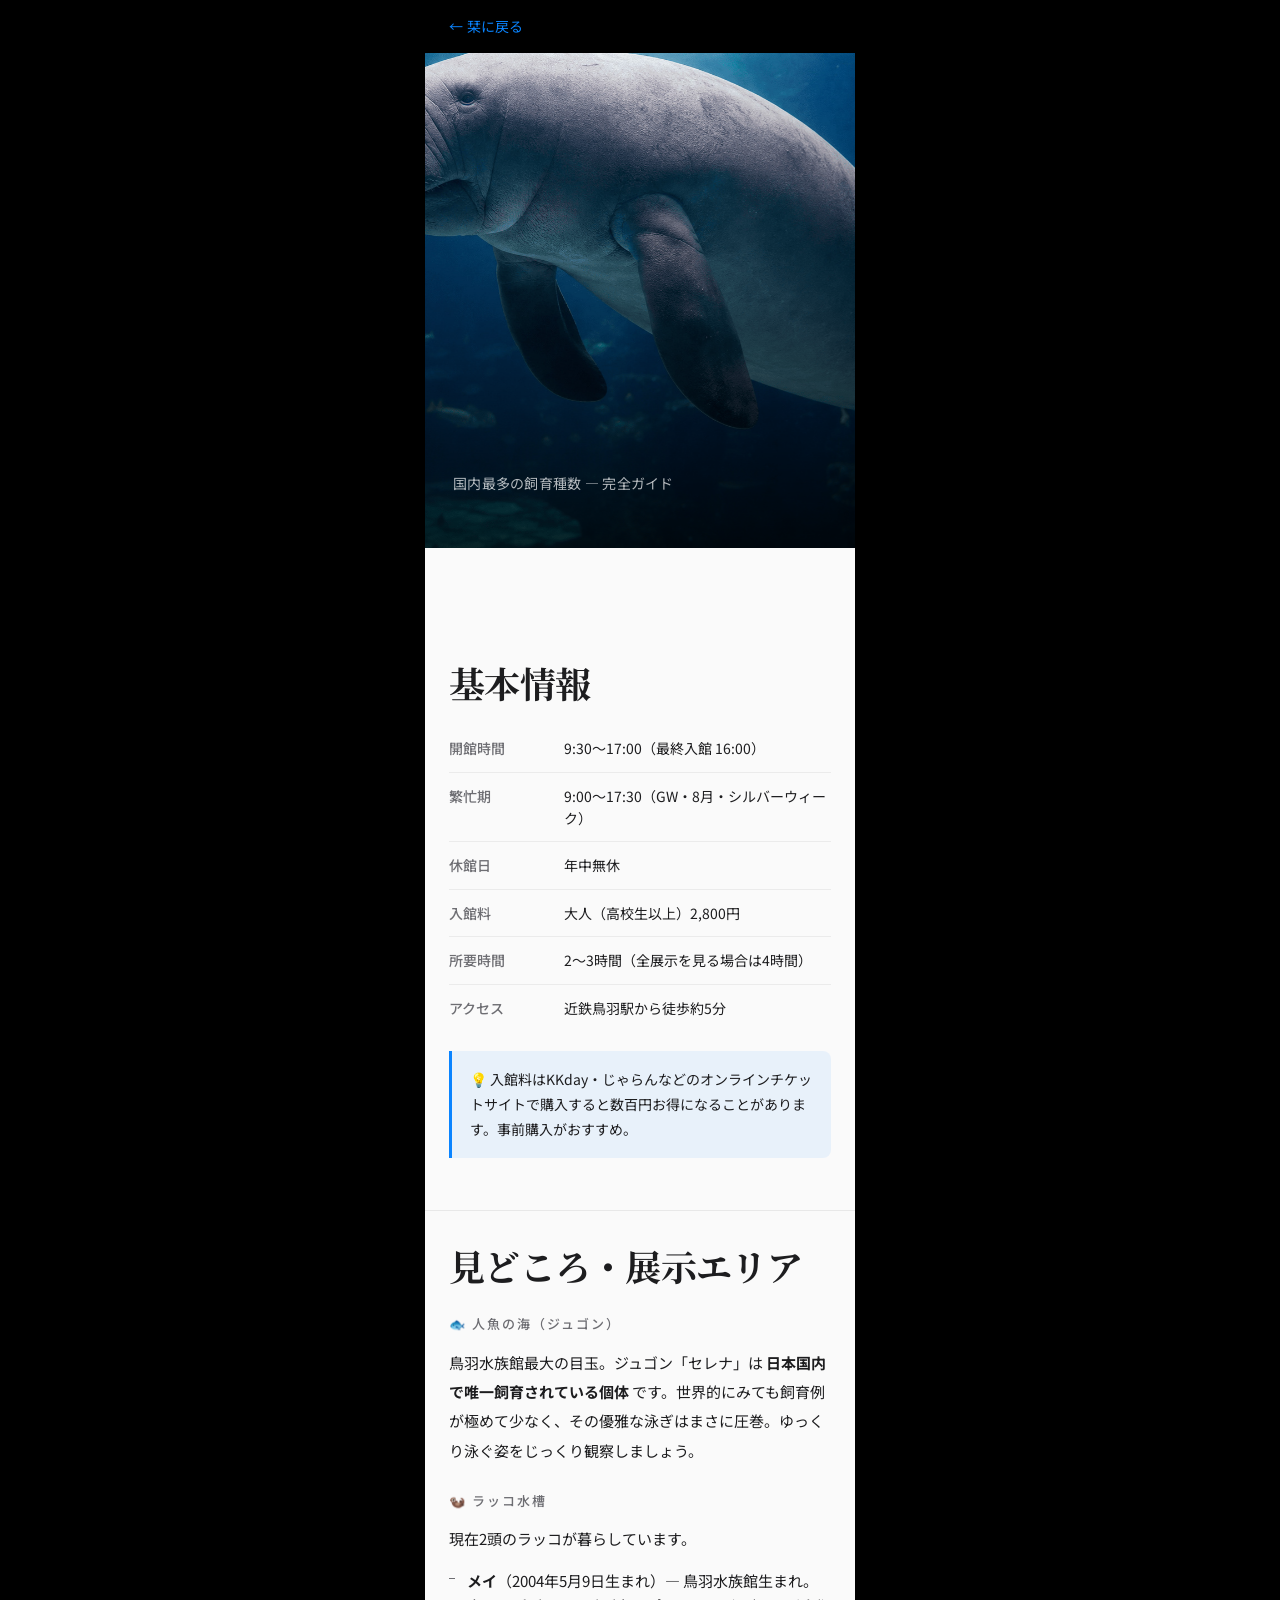
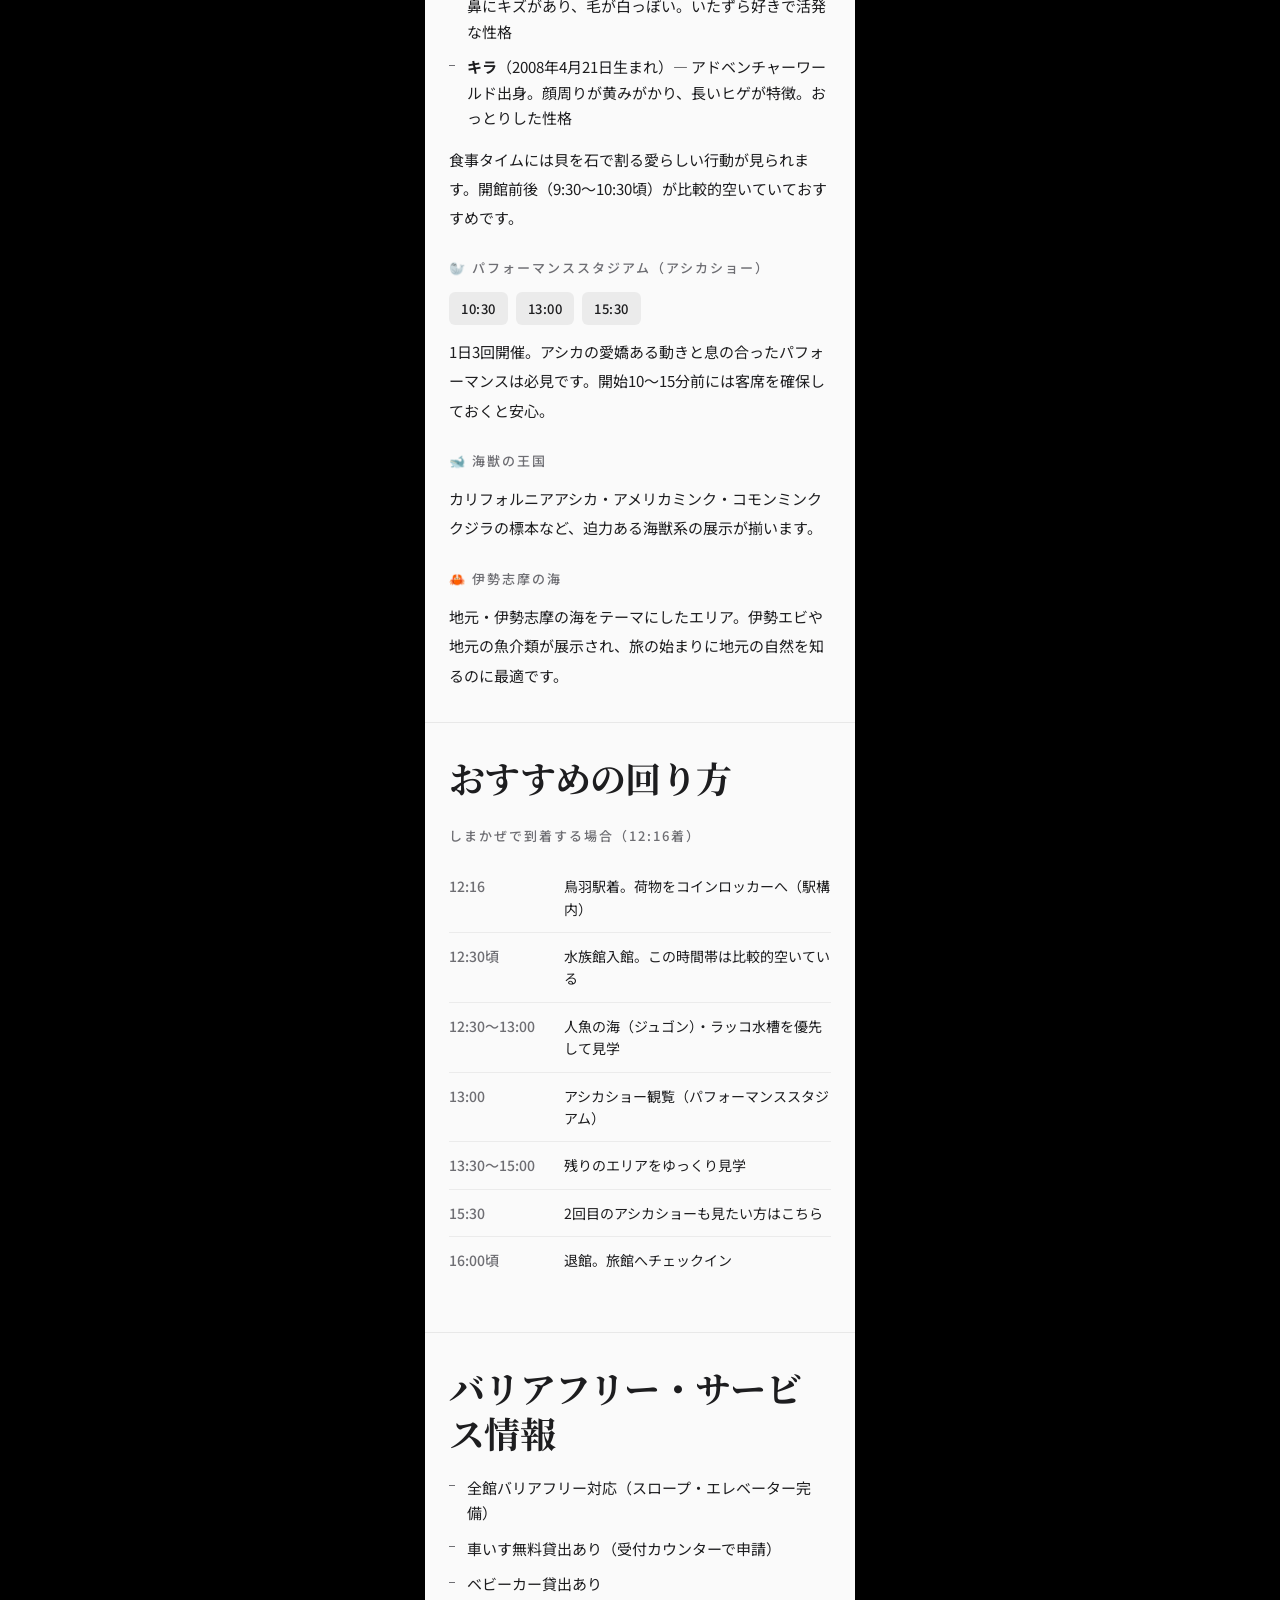
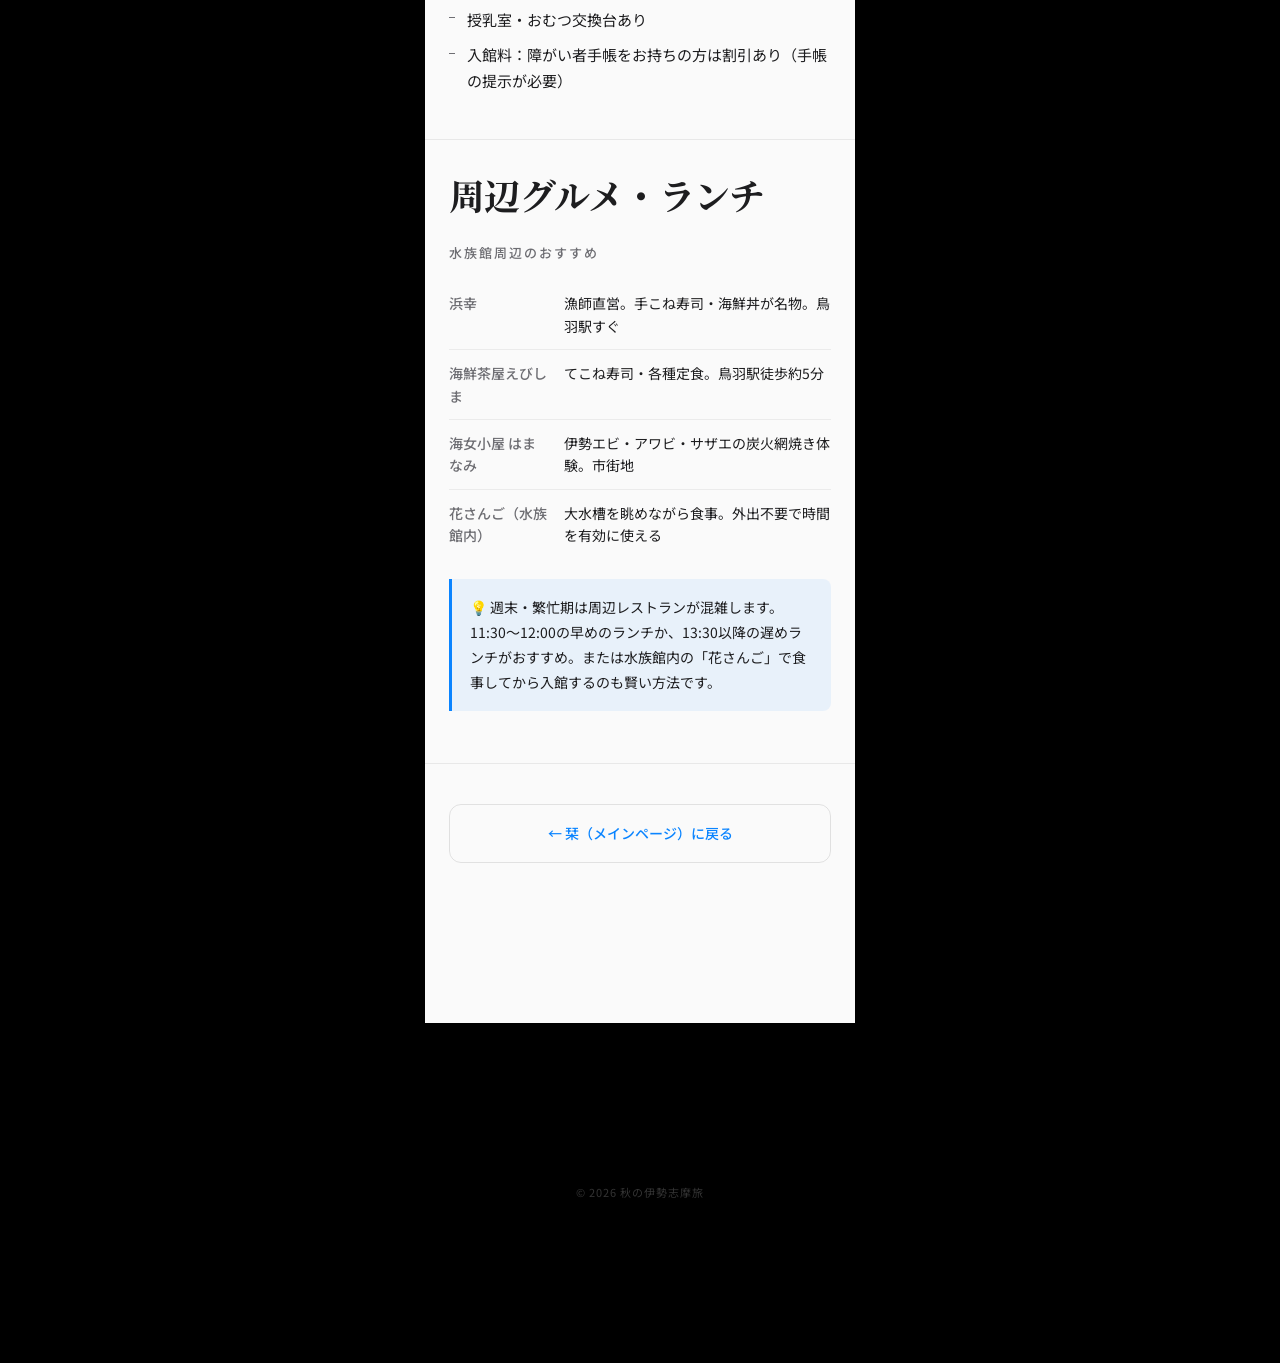
==== ise-tabi/aquarium.html @ 5fba8e8d "詳細ガイドページ5本を追加・デザイン修正 - しまかぜ / 鳥羽水族館 / 伊勢神宮内宮 / おかげ横丁 / エスパーニャクルーズ の詳細ページを新規作成 - index.html から各詳細ページへ" ====
<!DOCTYPE html>
<html lang="ja">
<head>
  <meta charset="UTF-8">
  <meta name="viewport" content="width=device-width, initial-scale=1.0">
  <title>鳥羽水族館 完全ガイド | 秋の伊勢志摩旅</title>
  <link rel="preconnect" href="https://fonts.googleapis.com">
  <link href="https://fonts.googleapis.com/css2?family=Noto+Serif+JP:wght@700&family=Noto+Sans+JP:wght@400;500&display=swap" rel="stylesheet">
  <link rel="stylesheet" href="css/style.css">
</head>
<body>

  <div id="progress" aria-hidden="true"></div>

  <nav class="back-nav">
    <a href="index.html" class="back-link">← 栞に戻る</a>
  </nav>

  <div class="img-block img-block-short" data-fallback="#061428">
    <div class="parallax-wrap">
      <img class="parallax-img" src="assets/images/aquarium.jpg"
           alt="鳥羽水族館" loading="eager" decoding="async">
    </div>
    <div class="overlay overlay-bottom">
      <div class="overlay-text">
        <h1 class="overlay-title reveal-text">鳥羽水族館</h1>
        <p class="overlay-sub">国内最多の飼育種数 — 完全ガイド</p>
      </div>
    </div>
  </div>

  <main class="subpage-content s-light">

    <!-- 基本情報 -->
    <div class="article-section fade-in">
      <h2 class="article-h2">基本情報</h2>
      <table class="data-table">
        <tbody>
          <tr><td>開館時間</td><td>9:30〜17:00（最終入館 16:00）</td></tr>
          <tr><td>繁忙期</td><td>9:00〜17:30（GW・8月・シルバーウィーク）</td></tr>
          <tr><td>休館日</td><td>年中無休</td></tr>
          <tr><td>入館料</td><td>大人（高校生以上）2,800円</td></tr>
          <tr><td>所要時間</td><td>2〜3時間（全展示を見る場合は4時間）</td></tr>
          <tr><td>アクセス</td><td>近鉄鳥羽駅から徒歩約5分</td></tr>
        </tbody>
      </table>
      <div class="highlight-box">
        <p>💡 入館料はKKday・じゃらんなどのオンラインチケットサイトで購入すると数百円お得になることがあります。事前購入がおすすめ。</p>
      </div>
    </div>

    <!-- 見どころ -->
    <div class="article-section fade-in">
      <h2 class="article-h2">見どころ・展示エリア</h2>

      <h3 class="article-h3">🐟 人魚の海（ジュゴン）</h3>
      <p class="article-p">鳥羽水族館最大の目玉。ジュゴン「セレナ」は <strong>日本国内で唯一飼育されている個体</strong> です。世界的にみても飼育例が極めて少なく、その優雅な泳ぎはまさに圧巻。ゆっくり泳ぐ姿をじっくり観察しましょう。</p>

      <h3 class="article-h3">🦦 ラッコ水槽</h3>
      <p class="article-p">現在2頭のラッコが暮らしています。</p>
      <ul class="article-list">
        <li><strong>メイ</strong>（2004年5月9日生まれ）— 鳥羽水族館生まれ。鼻にキズがあり、毛が白っぽい。いたずら好きで活発な性格</li>
        <li><strong>キラ</strong>（2008年4月21日生まれ）— アドベンチャーワールド出身。顔周りが黄みがかり、長いヒゲが特徴。おっとりした性格</li>
      </ul>
      <p class="article-p">食事タイムには貝を石で割る愛らしい行動が見られます。開館前後（9:30〜10:30頃）が比較的空いていておすすめです。</p>

      <h3 class="article-h3">🦭 パフォーマンススタジアム（アシカショー）</h3>
      <div class="time-tags">
        <span class="time-tag">10:30</span>
        <span class="time-tag">13:00</span>
        <span class="time-tag">15:30</span>
      </div>
      <p class="article-p" style="margin-top:12px">1日3回開催。アシカの愛嬌ある動きと息の合ったパフォーマンスは必見です。開始10〜15分前には客席を確保しておくと安心。</p>

      <h3 class="article-h3">🐋 海獣の王国</h3>
      <p class="article-p">カリフォルニアアシカ・アメリカミンク・コモンミンククジラの標本など、迫力ある海獣系の展示が揃います。</p>

      <h3 class="article-h3">🦀 伊勢志摩の海</h3>
      <p class="article-p">地元・伊勢志摩の海をテーマにしたエリア。伊勢エビや地元の魚介類が展示され、旅の始まりに地元の自然を知るのに最適です。</p>
    </div>

    <!-- おすすめの回り方 -->
    <div class="article-section fade-in">
      <h2 class="article-h2">おすすめの回り方</h2>

      <h3 class="article-h3">しまかぜで到着する場合（12:16着）</h3>
      <table class="data-table">
        <tbody>
          <tr><td>12:16</td><td>鳥羽駅着。荷物をコインロッカーへ（駅構内）</td></tr>
          <tr><td>12:30頃</td><td>水族館入館。この時間帯は比較的空いている</td></tr>
          <tr><td>12:30〜13:00</td><td>人魚の海（ジュゴン）・ラッコ水槽を優先して見学</td></tr>
          <tr><td>13:00</td><td>アシカショー観覧（パフォーマンススタジアム）</td></tr>
          <tr><td>13:30〜15:00</td><td>残りのエリアをゆっくり見学</td></tr>
          <tr><td>15:30</td><td>2回目のアシカショーも見たい方はこちら</td></tr>
          <tr><td>16:00頃</td><td>退館。旅館へチェックイン</td></tr>
        </tbody>
      </table>
    </div>

    <!-- バリアフリー情報 -->
    <div class="article-section fade-in">
      <h2 class="article-h2">バリアフリー・サービス情報</h2>
      <ul class="article-list">
        <li>全館バリアフリー対応（スロープ・エレベーター完備）</li>
        <li>車いす無料貸出あり（受付カウンターで申請）</li>
        <li>ベビーカー貸出あり</li>
        <li>授乳室・おむつ交換台あり</li>
        <li>入館料：障がい者手帳をお持ちの方は割引あり（手帳の提示が必要）</li>
      </ul>
    </div>

    <!-- 周辺グルメ -->
    <div class="article-section fade-in">
      <h2 class="article-h2">周辺グルメ・ランチ</h2>

      <h3 class="article-h3">水族館周辺のおすすめ</h3>
      <table class="data-table">
        <tbody>
          <tr><td>浜幸</td><td>漁師直営。手こね寿司・海鮮丼が名物。鳥羽駅すぐ</td></tr>
          <tr><td>海鮮茶屋えびしま</td><td>てこね寿司・各種定食。鳥羽駅徒歩約5分</td></tr>
          <tr><td>海女小屋 はまなみ</td><td>伊勢エビ・アワビ・サザエの炭火網焼き体験。市街地</td></tr>
          <tr><td>花さんご（水族館内）</td><td>大水槽を眺めながら食事。外出不要で時間を有効に使える</td></tr>
        </tbody>
      </table>
      <div class="highlight-box">
        <p>💡 週末・繁忙期は周辺レストランが混雑します。11:30〜12:00の早めのランチか、13:30以降の遅めランチがおすすめ。または水族館内の「花さんご」で食事してから入館するのも賢い方法です。</p>
      </div>
    </div>

    <a href="index.html" class="page-nav-link">← 栞（メインページ）に戻る</a>

  </main>

  <footer class="s-footer s-dark">
    <div class="inner" style="text-align:center">
      <p class="footer-copy" style="margin:0">© 2026 秋の伊勢志摩旅</p>
    </div>
  </footer>

  <script src="js/scroll.js"></script>
</body>
</html>
---- ise-tabi/css/style.css ----
/* =============================================
   Google Fonts
   ============================================= */
@import url('https://fonts.googleapis.com/css2?family=Noto+Serif+JP:wght@700&family=Noto+Sans+JP:wght@400;500&display=swap');

/* =============================================
   Variables
   ============================================= */
:root {
  --black:       #000000;
  --white:       #FAFAFA;
  --text-dark:   #F5F5F7;
  --text-light:  #1D1D1F;
  --text-muted:  #6e6e73;
  --accent:      #0A84FF;
  --font-serif:  'Noto Serif JP', serif;
  --font-sans:   'Noto Sans JP', sans-serif;
  --gap:         min(20vh, 160px);
  --gap-sm:      min(10vh, 80px);
}

/* =============================================
   Reset & Base
   ============================================= */
*, *::before, *::after { box-sizing: border-box; margin: 0; padding: 0; }

html { scroll-behavior: smooth; }

body {
  font-family: var(--font-sans);
  font-size: 17px;
  line-height: 1.8;
  background: var(--black);
  color: var(--text-dark);
  max-width: 430px;
  margin: 0 auto;
  overflow-x: hidden;
}

img { display: block; max-width: 100%; }
ul  { list-style: none; }
button { cursor: pointer; border: none; background: none; font: inherit; color: inherit; }

/* Inner wrapper */
.inner {
  padding-left: 24px;
  padding-right: 24px;
}

/* =============================================
   Progress bar
   ============================================= */
#progress {
  position: fixed;
  top: 0; left: 0;
  height: 2px;
  width: 0%;
  background: var(--accent);
  z-index: 200;
  transition: width .1s linear;
  pointer-events: none;
}

/* =============================================
   Color sections
   ============================================= */
.s-dark  { background: var(--black); color: var(--text-dark); }
.s-light { background: var(--white); color: var(--text-light); }

/* =============================================
   Full-screen image block
   ============================================= */
.img-block {
  position: relative;
  width: 100%;
  height: 100svh;
  overflow: hidden;
  /* skeleton color from data-fallback via JS */
  background-color: #111;
}

.parallax-wrap {
  position: absolute;
  /* extend 20% top+bottom for parallax range */
  top: -20%;
  bottom: -20%;
  left: 0;
  right: 0;
}

.parallax-img {
  width: 100%;
  height: 100%;
  object-fit: cover;
  object-position: center;
  opacity: 0;
  transition: opacity .7s ease;
  will-change: transform;
}

.parallax-img.loaded { opacity: 1; }

/* =============================================
   Overlay
   ============================================= */
.overlay {
  position: absolute;
  inset: 0;
  display: flex;
  flex-direction: column;
  justify-content: flex-end;
  pointer-events: none;
}

.overlay-bottom::before {
  content: '';
  position: absolute;
  inset: 0;
  background: linear-gradient(to top,
    rgba(0,0,0,.80) 0%,
    rgba(0,0,0,.30) 50%,
    transparent    100%);
}

.overlay-both::before {
  content: '';
  position: absolute;
  inset: 0;
  background:
    linear-gradient(to bottom, rgba(0,0,0,.55) 0%, transparent 35%),
    linear-gradient(to top,    rgba(0,0,0,.70) 0%, transparent 50%);
}

.overlay-text {
  position: relative;
  z-index: 1;
  padding: 0 28px 52px;
  color: var(--text-dark);
}

/* =============================================
   Hero
   ============================================= */
.s-hero { position: relative; }

.hero-body {
  position: absolute;
  top: 50%;
  left: 0; right: 0;
  transform: translateY(-50%);
  text-align: center;
  padding: 0 28px;
  z-index: 1;
  pointer-events: auto;
}

/* CSS Scroll-driven: hero text fades on scroll (Chrome 115+) */
@supports (animation-timeline: scroll()) {
  .hero-body {
    animation: hero-fade linear both;
    animation-timeline: scroll(root block);
    animation-range: 0vh 45vh;
  }
  @keyframes hero-fade {
    to { opacity: 0; transform: translateY(calc(-50% - 50px)); }
  }
}

.hero-en {
  font-family: var(--font-sans);
  font-size: 11px;
  font-weight: 500;
  letter-spacing: 4px;
  text-transform: uppercase;
  color: rgba(255,255,255,.6);
  margin-bottom: 14px;
}

.hero-h1 {
  font-family: var(--font-serif);
  font-size: clamp(38px, 9vw, 72px);
  font-weight: 700;
  letter-spacing: -0.03em;
  line-height: 1.1;
  color: var(--text-dark);
  margin-bottom: 18px;
  overflow: hidden;
}

/* line-wrap for text reveal */
.line-wrap  { display: block; overflow: hidden; }
.line-inner { display: block; }

.hero-catch {
  font-family: var(--font-serif);
  font-size: 17px;
  letter-spacing: .03em;
  color: rgba(255,255,255,.85);
  margin-bottom: 20px;
}

.hero-meta {
  font-size: 13px;
  letter-spacing: 1px;
  color: rgba(255,255,255,.5);
}

/* Fade-in on load */
.fade-hero {
  opacity: 0;
  transform: translateY(12px);
  animation: hero-appear .9s cubic-bezier(.16,1,.3,1) forwards;
}
@keyframes hero-appear {
  to { opacity: 1; transform: translateY(0); }
}

/* Scroll hint */
.scroll-hint {
  position: absolute;
  bottom: 36px;
  left: 50%;
  transform: translateX(-50%);
  z-index: 2;
  display: flex;
  flex-direction: column;
  align-items: center;
  gap: 6px;
  pointer-events: auto;
}
.scroll-arrow {
  display: block;
  font-size: 18px;
  color: rgba(255,255,255,.5);
  animation: bounce-scroll 2s ease-in-out infinite;
}
.scroll-label {
  font-size: 10px;
  letter-spacing: 3px;
  text-transform: uppercase;
  color: rgba(255,255,255,.35);
}
@keyframes bounce-scroll {
  0%,100% { transform: translateY(0); }
  50%     { transform: translateY(7px); }
}

/* =============================================
   Summary
   ============================================= */
.s-summary {
  padding: var(--gap) 0;
}

.line-draw {
  height: 1px;
  background: currentColor;
  opacity: .12;
  width: 0;
  margin: 0 24px var(--gap-sm);
  transition: width 1.4s cubic-bezier(.16,1,.3,1);
}
.line-draw.drawn { width: calc(100% - 48px); }

.stats {
  display: flex;
  gap: 0;
  text-align: center;
}

.stat {
  flex: 1;
  display: flex;
  flex-direction: column;
  align-items: center;
  padding: 0 8px;
  border-right: 1px solid rgba(0,0,0,.08);
}
.stat:last-child { border-right: none; }

.stat-num {
  font-family: var(--font-serif);
  font-size: clamp(40px, 10vw, 72px);
  font-weight: 700;
  letter-spacing: -0.04em;
  line-height: 1;
  color: var(--text-light);
}

.stat-unit {
  font-size: 12px;
  font-weight: 500;
  color: var(--text-light);
  margin-top: 6px;
}

.stat-desc {
  font-size: 11px;
  color: var(--text-muted);
  margin-top: 4px;
  line-height: 1.5;
}

/* =============================================
   移動ガイドカード
   ============================================= */
.move-card {
  padding: 0;
  border-top: 1px solid rgba(255,255,255,.07);
}
.move-card-light {
  border-top-color: rgba(0,0,0,.07);
}
.move-card .inner { padding-top: 24px; padding-bottom: 24px; }

.move-header {
  display: flex;
  align-items: baseline;
  gap: 10px;
  margin-bottom: 16px;
  flex-wrap: wrap;
}

.move-label {
  font-size: 10px;
  letter-spacing: 3px;
  text-transform: uppercase;
  color: var(--accent);
  font-weight: 500;
  flex-shrink: 0;
}
.move-label-light { color: var(--accent); }

.move-route-text {
  font-family: var(--font-serif);
  font-size: 16px;
  font-weight: 700;
  color: var(--text-dark);
  flex: 1;
  letter-spacing: -.01em;
}
.move-route-light { color: var(--text-light); }

.move-dur {
  font-size: 12px;
  color: rgba(255,255,255,.65);
  flex-shrink: 0;
}
.move-dur-light { color: var(--text-muted); }

.move-grid {
  display: flex;
  flex-direction: column;
  gap: 8px;
  margin-bottom: 16px;
  padding: 16px;
  border-radius: 10px;
  background: rgba(255,255,255,.05);
}
.move-grid-light {
  background: rgba(0,0,0,.04);
}

.mg-item {
  display: flex;
  gap: 12px;
  align-items: baseline;
}
.mg-k {
  font-size: 11px;
  letter-spacing: 1px;
  color: rgba(255,255,255,.6);
  flex-shrink: 0;
  width: 28px;
}
.move-grid-light .mg-k { color: var(--text-muted); }

.mg-v {
  font-size: 14px;
  color: #F5F5F7;
  line-height: 1.5;
}
.move-grid-light .mg-v { color: var(--text-light); }

.move-tip {
  font-size: 13px;
  color: rgba(255,255,255,.72);
  line-height: 1.7;
  margin-top: 4px;
}
.move-card-light .move-tip { color: var(--text-muted); }

/* =============================================
   情報グリッド
   ============================================= */
.info-grid {
  display: grid;
  grid-template-columns: 1fr 1fr;
  gap: 1px;
  background: rgba(0,0,0,.07);
  border-radius: 12px;
  overflow: hidden;
  margin-bottom: 24px;
}

.ig-item {
  background: var(--white);
  padding: 14px 16px;
  display: flex;
  flex-direction: column;
  gap: 4px;
}

.ig-k {
  font-size: 10px;
  letter-spacing: 1.5px;
  text-transform: uppercase;
  color: var(--text-muted);
}

.ig-v {
  font-size: 14px;
  font-weight: 500;
  color: var(--text-light);
  line-height: 1.4;
}

/* =============================================
   サブセクション（アコーディオン内）
   ============================================= */
.sub-section {
  margin-bottom: 20px;
}
.sub-section:last-child { margin-bottom: 0; }

.sub-title {
  font-size: 12px;
  font-weight: 500;
  letter-spacing: 1px;
  text-transform: uppercase;
  color: var(--text-muted);
  margin-bottom: 10px;
}
.sub-title-sm { font-size: 11px; margin-bottom: 8px; }

.sub-note {
  font-size: 12px;
  color: var(--text-muted);
  margin-top: 8px;
  line-height: 1.6;
}

/* 番号付きリスト */
.order-list {
  list-style: none;
  counter-reset: ol-counter;
  display: flex;
  flex-direction: column;
  gap: 10px;
}
.order-list li {
  counter-increment: ol-counter;
  font-size: 14px;
  color: var(--text-light);
  line-height: 1.6;
  padding-left: 24px;
  position: relative;
}
.order-list li::before {
  content: counter(ol-counter);
  position: absolute;
  left: 0;
  top: 0;
  font-size: 11px;
  font-weight: 700;
  color: var(--accent);
  background: rgba(10,132,255,.1);
  width: 18px;
  height: 18px;
  border-radius: 50%;
  display: flex;
  align-items: center;
  justify-content: center;
  line-height: 1;
  padding-top: 1px;
}

/* 時間タグ */
.time-tags {
  display: flex;
  flex-wrap: wrap;
  gap: 8px;
  margin-bottom: 4px;
}
.time-tag {
  font-size: 13px;
  font-weight: 500;
  color: var(--text-light);
  background: rgba(0,0,0,.06);
  border-radius: 6px;
  padding: 5px 12px;
  letter-spacing: .5px;
}

/* ダーク背景の detail-list */
.detail-dark li { color: rgba(255,255,255,.88); }
.detail-dark li::before { content: '–'; color: rgba(255,255,255,.4); background: none; position: absolute; left:0; }

/* ダーク背景の accordion-btn */
.acc-dark {
  color: rgba(255,255,255,.65) !important;
  border-top: 1px solid rgba(255,255,255,.1);
  padding-top: 16px;
  margin-top: 4px;
}
.acc-dark:hover { color: rgba(255,255,255,.9) !important; }

/* 詳細リンク */
.detail-link {
  display: inline-flex;
  align-items: center;
  gap: 6px;
  font-size: 14px;
  font-weight: 500;
  color: var(--accent);
  text-decoration: none;
  letter-spacing: .02em;
  margin-bottom: 20px;
  transition: gap .2s ease;
}
.detail-link:hover { gap: 10px; }
.detail-link-dark { color: #4da3ff; }

/* =============================================
   グルメリスト
   ============================================= */
.gourmet-list {
  display: flex;
  flex-direction: column;
  gap: 0;
  padding-top: 8px;
}

.gourmet-item {
  padding: 16px 0;
  border-bottom: 1px solid rgba(0,0,0,.07);
}
.gourmet-item:last-child { border-bottom: none; }

.gi-header {
  display: flex;
  align-items: baseline;
  justify-content: space-between;
  gap: 8px;
  margin-bottom: 5px;
  flex-wrap: wrap;
}

.gi-name {
  font-size: 15px;
  font-weight: 500;
  color: var(--text-light);
}

.gi-price {
  font-size: 12px;
  color: var(--text-muted);
  flex-shrink: 0;
}

.gi-dist {
  font-size: 12px;
  color: var(--text-muted);
  flex-shrink: 0;
}

.gi-desc {
  font-size: 13px;
  color: var(--text-muted);
  line-height: 1.65;
}

/* =============================================
   Day sticky header
   ============================================= */
.day-sticky {
  position: sticky;
  top: 0;
  z-index: 50;
  display: flex;
  align-items: baseline;
  gap: 10px;
  padding: 14px 24px;
}

.day-sticky-dark {
  background: rgba(0,0,0,.88);
  backdrop-filter: blur(16px);
  -webkit-backdrop-filter: blur(16px);
}

.day-sticky-light {
  background: rgba(250,250,250,.88);
  backdrop-filter: blur(16px);
  -webkit-backdrop-filter: blur(16px);
}

.day-tag {
  font-family: var(--font-sans);
  font-size: 11px;
  font-weight: 500;
  letter-spacing: 3px;
  text-transform: uppercase;
  color: var(--accent);
}

.day-dash {
  font-size: 11px;
  opacity: .4;
}

.day-place {
  font-family: var(--font-serif);
  font-size: 16px;
  font-weight: 700;
  letter-spacing: -.01em;
}

/* =============================================
   Overlay text (image caption)
   ============================================= */
.overlay-title {
  font-family: var(--font-serif);
  font-size: clamp(28px, 7vw, 52px);
  font-weight: 700;
  letter-spacing: -0.03em;
  line-height: 1.15;
  color: var(--text-dark);
  margin-bottom: 8px;
}

.overlay-sub {
  font-size: 14px;
  color: rgba(255,255,255,.7);
  letter-spacing: .02em;
}

/* Text reveal via clip-path */
.reveal-text {
  clip-path: inset(100% 0 0 0);
  transition: clip-path .9s cubic-bezier(.16,1,.3,1);
}
.reveal-text.revealed { clip-path: inset(0% 0 0 0); }

/* =============================================
   Detail card (accordion)
   ============================================= */
.detail-wrap {
  padding: 0;
}

.detail-wrap .inner {
  padding-top: 32px;
  padding-bottom: 32px;
}

.accordion-btn {
  display: flex;
  align-items: center;
  justify-content: space-between;
  width: 100%;
  font-size: 14px;
  font-weight: 500;
  color: var(--accent);
  letter-spacing: .02em;
  padding: 0;
  -webkit-tap-highlight-color: transparent;
}

.acc-icon {
  flex-shrink: 0;
  transition: transform .4s cubic-bezier(.16,1,.3,1);
}
.accordion-btn[aria-expanded="true"] .acc-icon {
  transform: rotate(180deg);
}

.accordion-body {
  max-height: 0;
  overflow: hidden;
  transition: max-height .5s cubic-bezier(.16,1,.3,1);
}
.accordion-body.open { max-height: 400px; }

.detail-list {
  padding-top: 20px;
  display: flex;
  flex-direction: column;
  gap: 12px;
}

.detail-list li {
  font-size: 15px;
  color: var(--text-light);
  line-height: 1.7;
  padding-left: 16px;
  position: relative;
}
.detail-list li::before {
  content: '';
  position: absolute;
  left: 0;
  top: .65em;
  width: 5px;
  height: 1px;
  background: var(--text-muted);
}

/* =============================================
   Stay block
   ============================================= */
.stay-block {
  padding: var(--gap-sm) 24px;
  border-top: 1px solid rgba(255,255,255,.06);
}

.stay-light {
  border-top-color: rgba(0,0,0,.06);
}

.stay-title {
  font-family: var(--font-serif);
  font-size: 18px;
  font-weight: 700;
  margin-bottom: 8px;
  letter-spacing: -.01em;
}

.stay-desc {
  font-size: 14px;
  opacity: .6;
}

/* =============================================
   Optional spot
   ============================================= */
.optional-spot {
  padding: var(--gap-sm) 0;
  border-top: 1px solid rgba(0,0,0,.06);
}

.optional-spot .inner { display: flex; flex-direction: column; gap: 6px; }

.opt-tag {
  font-size: 11px;
  letter-spacing: 2px;
  color: var(--text-muted);
  text-transform: uppercase;
}

.opt-title {
  font-family: var(--font-serif);
  font-size: 20px;
  font-weight: 700;
  color: var(--text-light);
}

.opt-desc {
  font-size: 14px;
  color: var(--text-muted);
  line-height: 1.7;
}

/* =============================================
   Return block (Day 3)
   ============================================= */
.return-block {
  padding: var(--gap-sm) 24px;
  border-top: 1px solid rgba(255,255,255,.06);
}

.return-route {
  font-family: var(--font-serif);
  font-size: 16px;
  font-weight: 700;
  margin-bottom: 8px;
  letter-spacing: -.01em;
}

.return-desc {
  font-size: 14px;
  opacity: .55;
}

/* =============================================
   Scroll animations (JS-driven fallback)
   ============================================= */
.fade-in {
  opacity: 0;
  transform: scale(1.04);
  transition: opacity .9s ease, transform .9s ease;
}
.fade-in.visible {
  opacity: 1;
  transform: scale(1);
}

/* =============================================
   Checklist
   ============================================= */
.s-checklist {
  padding: var(--gap) 0;
}

.section-en {
  font-size: 11px;
  font-weight: 500;
  letter-spacing: 4px;
  text-transform: uppercase;
  color: var(--text-muted);
  margin-bottom: 12px;
}

.section-h2 {
  font-family: var(--font-serif);
  font-size: clamp(32px, 8vw, 56px);
  font-weight: 700;
  letter-spacing: -0.03em;
  line-height: 1.1;
  color: var(--text-light);
  margin-bottom: var(--gap-sm);
}

.checklist {
  display: flex;
  flex-direction: column;
  margin-top: 8px;
}

.check-item {
  border-bottom: 1px solid rgba(0,0,0,.07);
}
.check-item:first-child { border-top: 1px solid rgba(0,0,0,.07); }

.check-btn {
  display: flex;
  align-items: center;
  gap: 16px;
  width: 100%;
  padding: 20px 0;
  text-align: left;
  -webkit-tap-highlight-color: transparent;
}

.check-icon {
  width: 20px;
  height: 20px;
  border-radius: 50%;
  border: 1.5px solid #c7c7cc;
  flex-shrink: 0;
  display: flex;
  align-items: center;
  justify-content: center;
  font-size: 11px;
  color: transparent;
  transition: border-color .3s, background .3s, color .3s;
}

.check-label {
  flex: 1;
  font-size: 15px;
  color: var(--text-light);
  line-height: 1.5;
  transition: opacity .4s ease, text-decoration-color .4s ease;
  text-decoration: line-through;
  text-decoration-color: transparent;
}

.check-badge {
  font-size: 10px;
  letter-spacing: 1px;
  color: var(--accent);
  border: 1px solid currentColor;
  border-radius: 4px;
  padding: 2px 7px;
  flex-shrink: 0;
}

/* Checked state — quiet */
.check-item.checked .check-icon {
  border-color: #34c759;
  background: #34c759;
  color: #fff;
}
.check-item.checked .check-label {
  text-decoration-color: var(--text-muted);
  opacity: .4;
}

#complete-msg {
  margin-top: 40px;
  font-family: var(--font-serif);
  font-size: 20px;
  font-weight: 700;
  color: var(--text-light);
  opacity: 0;
  transition: opacity .8s ease;
  letter-spacing: .02em;
}
#complete-msg.visible { opacity: 1; }

/* =============================================
   Footer
   ============================================= */
.s-footer {
  padding: var(--gap) 0;
  text-align: center;
}

.footer-main {
  font-family: var(--font-serif);
  font-size: clamp(32px, 8vw, 56px);
  font-weight: 700;
  letter-spacing: -0.03em;
  margin-bottom: 12px;
}

.footer-en {
  font-size: 13px;
  letter-spacing: 4px;
  text-transform: uppercase;
  color: rgba(255,255,255,.35);
  margin-bottom: 40px;
}

.footer-copy {
  font-size: 11px;
  color: rgba(255,255,255,.2);
  letter-spacing: 1px;
}

/* =============================================
   Print
   ============================================= */
/* =============================================
   サブページ共通
   ============================================= */
.back-nav {
  position: sticky;
  top: 0;
  z-index: 100;
  background: rgba(0,0,0,.92);
  backdrop-filter: blur(16px);
  -webkit-backdrop-filter: blur(16px);
  padding: 14px 24px;
  display: flex;
  align-items: center;
}

.back-link {
  font-size: 14px;
  color: var(--accent);
  text-decoration: none;
  display: inline-flex;
  align-items: center;
  gap: 6px;
  letter-spacing: .02em;
  transition: gap .2s;
}
.back-link:hover { gap: 10px; }

.img-block-short { height: 55vh; }

.subpage-content {
  padding: var(--gap-sm) 0 var(--gap);
}

.article-section {
  padding: 32px 24px;
  border-bottom: 1px solid rgba(0,0,0,.07);
}
.article-section:last-child { border-bottom: none; }

.article-h2 {
  font-family: var(--font-serif);
  font-size: clamp(22px, 5.5vw, 36px);
  font-weight: 700;
  color: var(--text-light);
  margin-bottom: 20px;
  letter-spacing: -.02em;
  line-height: 1.25;
}

.article-h3 {
  font-family: var(--font-sans);
  font-size: 13px;
  font-weight: 500;
  letter-spacing: 2px;
  text-transform: uppercase;
  color: var(--text-muted);
  margin-bottom: 12px;
  margin-top: 24px;
}
.article-h3:first-child { margin-top: 0; }

.article-p {
  font-size: 15px;
  color: var(--text-light);
  line-height: 1.95;
  margin-bottom: 14px;
}
.article-p:last-child { margin-bottom: 0; }

.article-list {
  list-style: none;
  display: flex;
  flex-direction: column;
  gap: 10px;
  margin-bottom: 14px;
}
.article-list li {
  font-size: 15px;
  color: var(--text-light);
  line-height: 1.7;
  padding-left: 18px;
  position: relative;
}
.article-list li::before {
  content: '';
  position: absolute;
  left: 0; top: .72em;
  width: 6px; height: 1px;
  background: var(--text-muted);
}

.highlight-box {
  background: rgba(10,132,255,.07);
  border-left: 3px solid var(--accent);
  border-radius: 0 8px 8px 0;
  padding: 16px 18px;
  margin: 20px 0;
}
.highlight-box p {
  font-size: 14px;
  color: var(--text-light);
  line-height: 1.8;
}

.warn-box {
  background: rgba(255,159,10,.08);
  border-left: 3px solid #FF9F0A;
  border-radius: 0 8px 8px 0;
  padding: 16px 18px;
  margin: 20px 0;
}
.warn-box p {
  font-size: 14px;
  color: var(--text-light);
  line-height: 1.8;
}

.data-table {
  width: 100%;
  border-collapse: collapse;
  font-size: 14px;
  margin: 16px 0;
}
.data-table th {
  text-align: left;
  font-weight: 500;
  font-size: 11px;
  letter-spacing: 1px;
  text-transform: uppercase;
  color: var(--text-muted);
  padding: 10px 0 8px;
  border-bottom: 1px solid rgba(0,0,0,.1);
}
.data-table td {
  padding: 12px 0;
  color: var(--text-light);
  border-bottom: 1px solid rgba(0,0,0,.06);
  line-height: 1.6;
  vertical-align: top;
}
.data-table td:first-child {
  font-weight: 500;
  color: var(--text-muted);
  width: 30%;
  padding-right: 16px;
}
.data-table tr:last-child td { border-bottom: none; }

.page-nav-link {
  display: flex;
  align-items: center;
  justify-content: center;
  gap: 8px;
  margin: 40px 24px 0;
  padding: 16px;
  border: 1px solid rgba(0,0,0,.1);
  border-radius: 12px;
  font-size: 14px;
  color: var(--accent);
  text-decoration: none;
  font-weight: 500;
  transition: background .2s;
}
.page-nav-link:hover { background: rgba(10,132,255,.05); }

/* =============================================
   @media print
   ============================================= */
@media print {
  body { max-width: 100%; background: #fff; color: #000; }
  #progress { display: none; }

  .s-dark  { background: #fff !important; color: #000 !important; }
  .s-light { background: #fff !important; }

  .img-block {
    height: 60vw;
    break-inside: avoid;
  }
  .parallax-img { opacity: 1 !important; }

  .day-sticky { position: static; background: none !important; }
  .day-tag { color: #000; }

  .overlay-bottom::before,
  .overlay-both::before { display: none; }

  .overlay-title,
  .overlay-sub { color: #000; }

  .s-footer { background: #fff !important; }
  .footer-main, .footer-en, .footer-copy { color: #000 !important; opacity: 1 !important; }

  .fade-in   { opacity: 1 !important; transform: none !important; }
  .reveal-text { clip-path: none !important; }
  .line-inner  { transform: none !important; }

  .scroll-hint { display: none; }
}

/* =============================================
   Reduced motion
   ============================================= */
@media (prefers-reduced-motion: reduce) {
  *, *::before, *::after {
    animation-duration: .01ms !important;
    animation-iteration-count: 1 !important;
    transition-duration: .01ms !important;
  }
  .fade-in    { opacity: 1; transform: none; }
  .reveal-text { clip-path: inset(0% 0 0 0); }
  .line-inner  { transform: none; }
  .line-draw   { width: calc(100% - 48px); }
  .parallax-img { opacity: 1; }
}
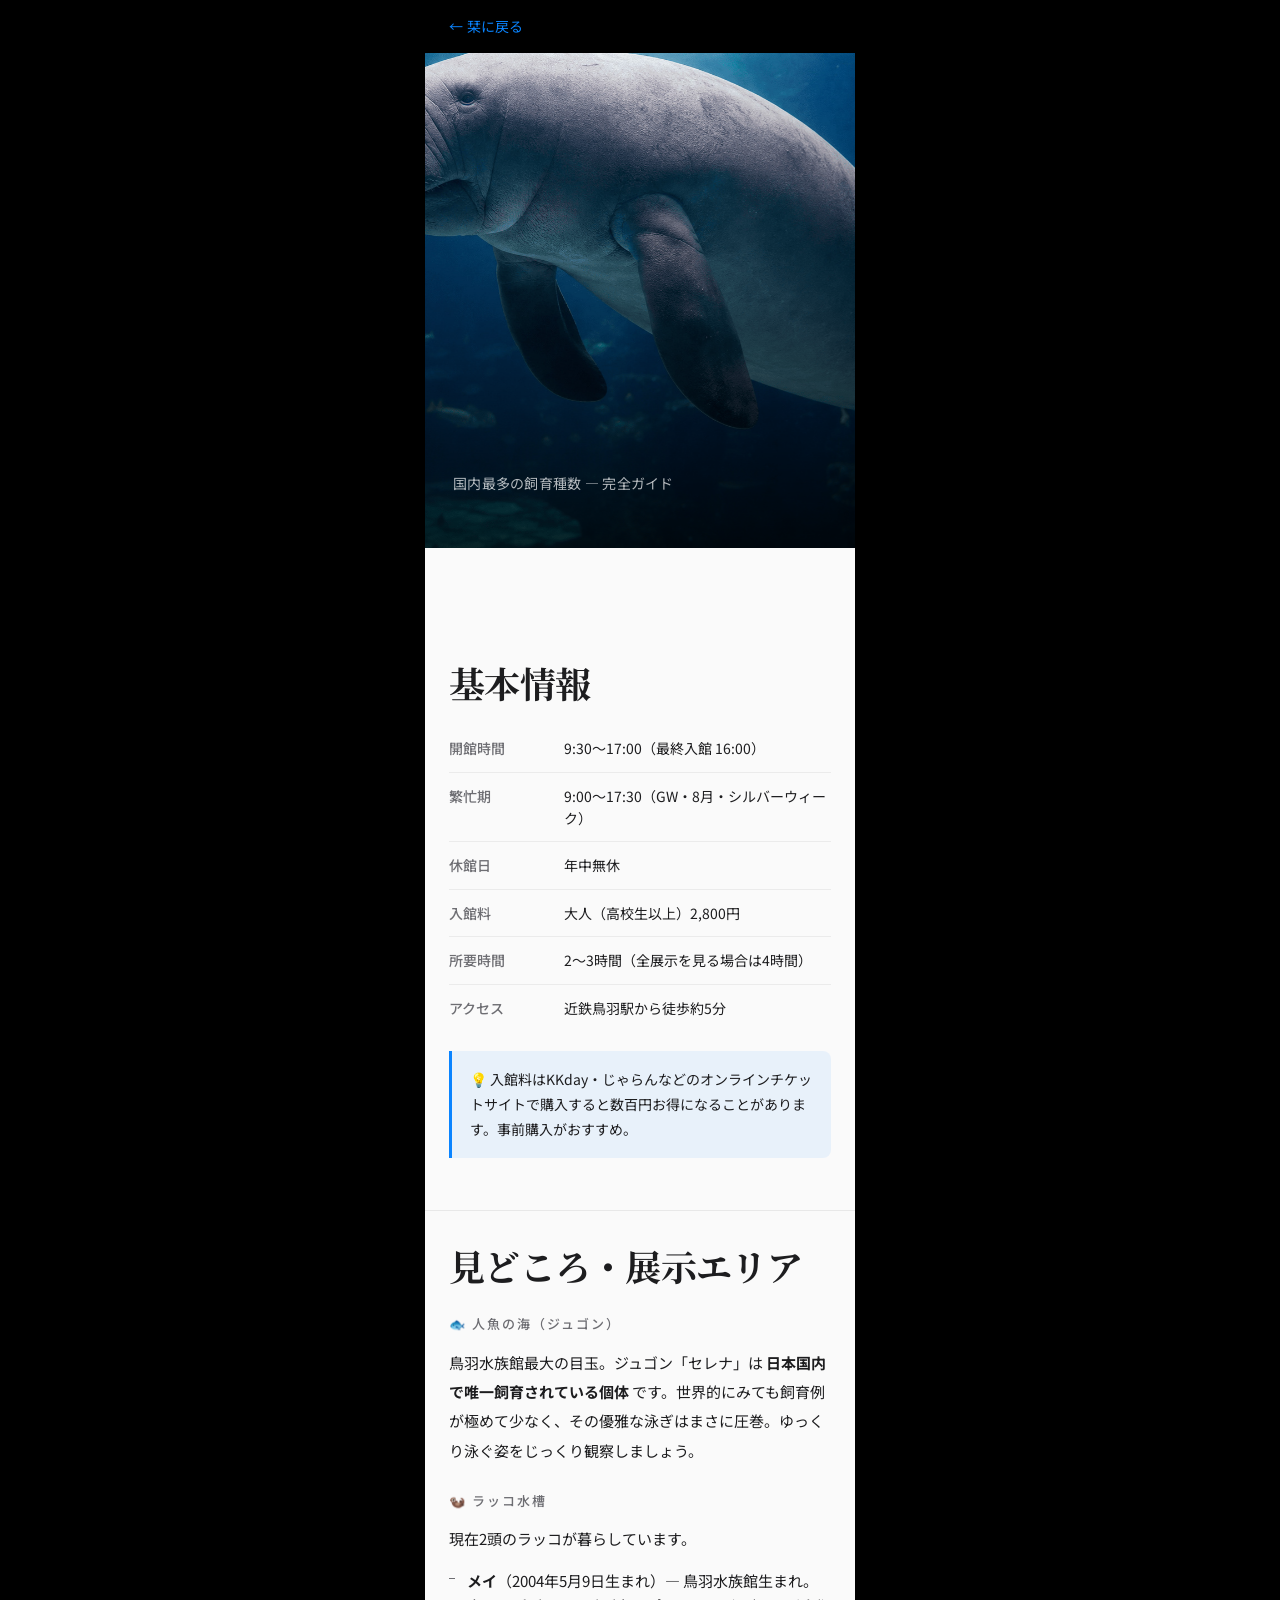
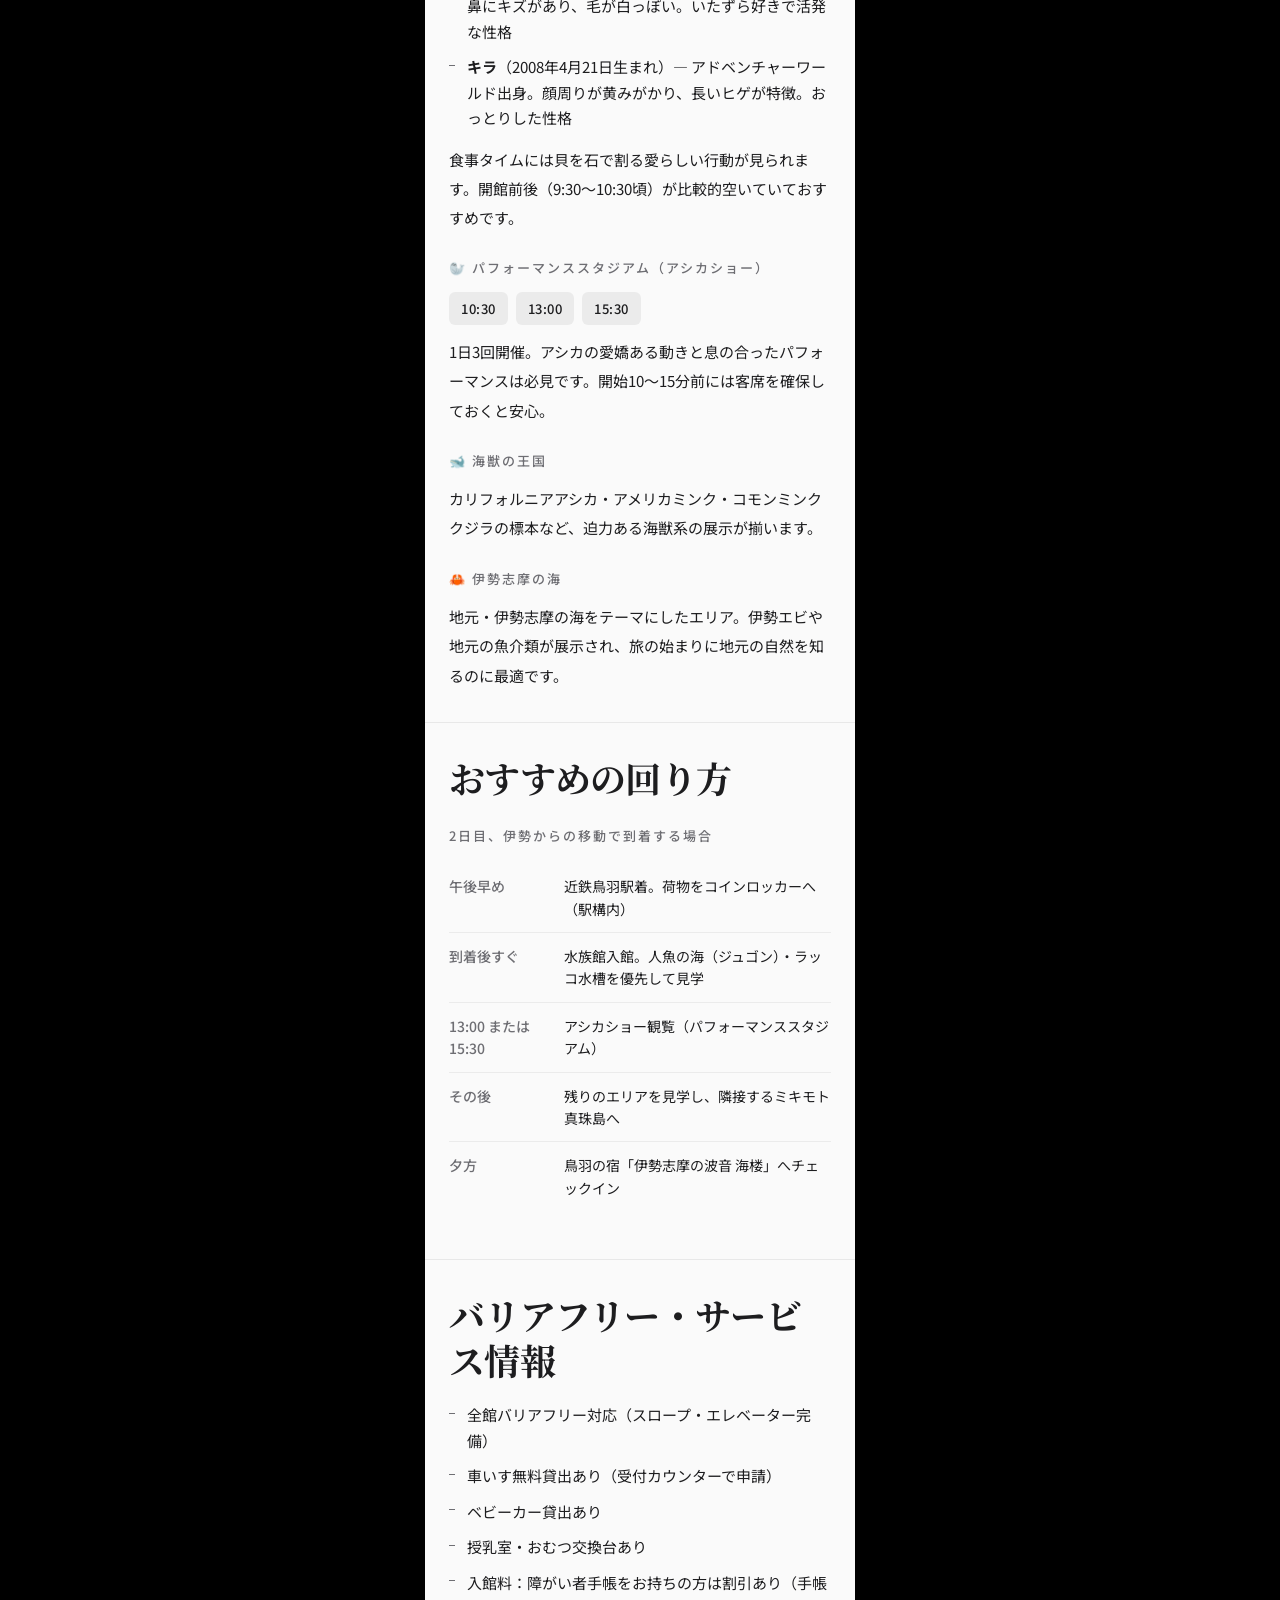
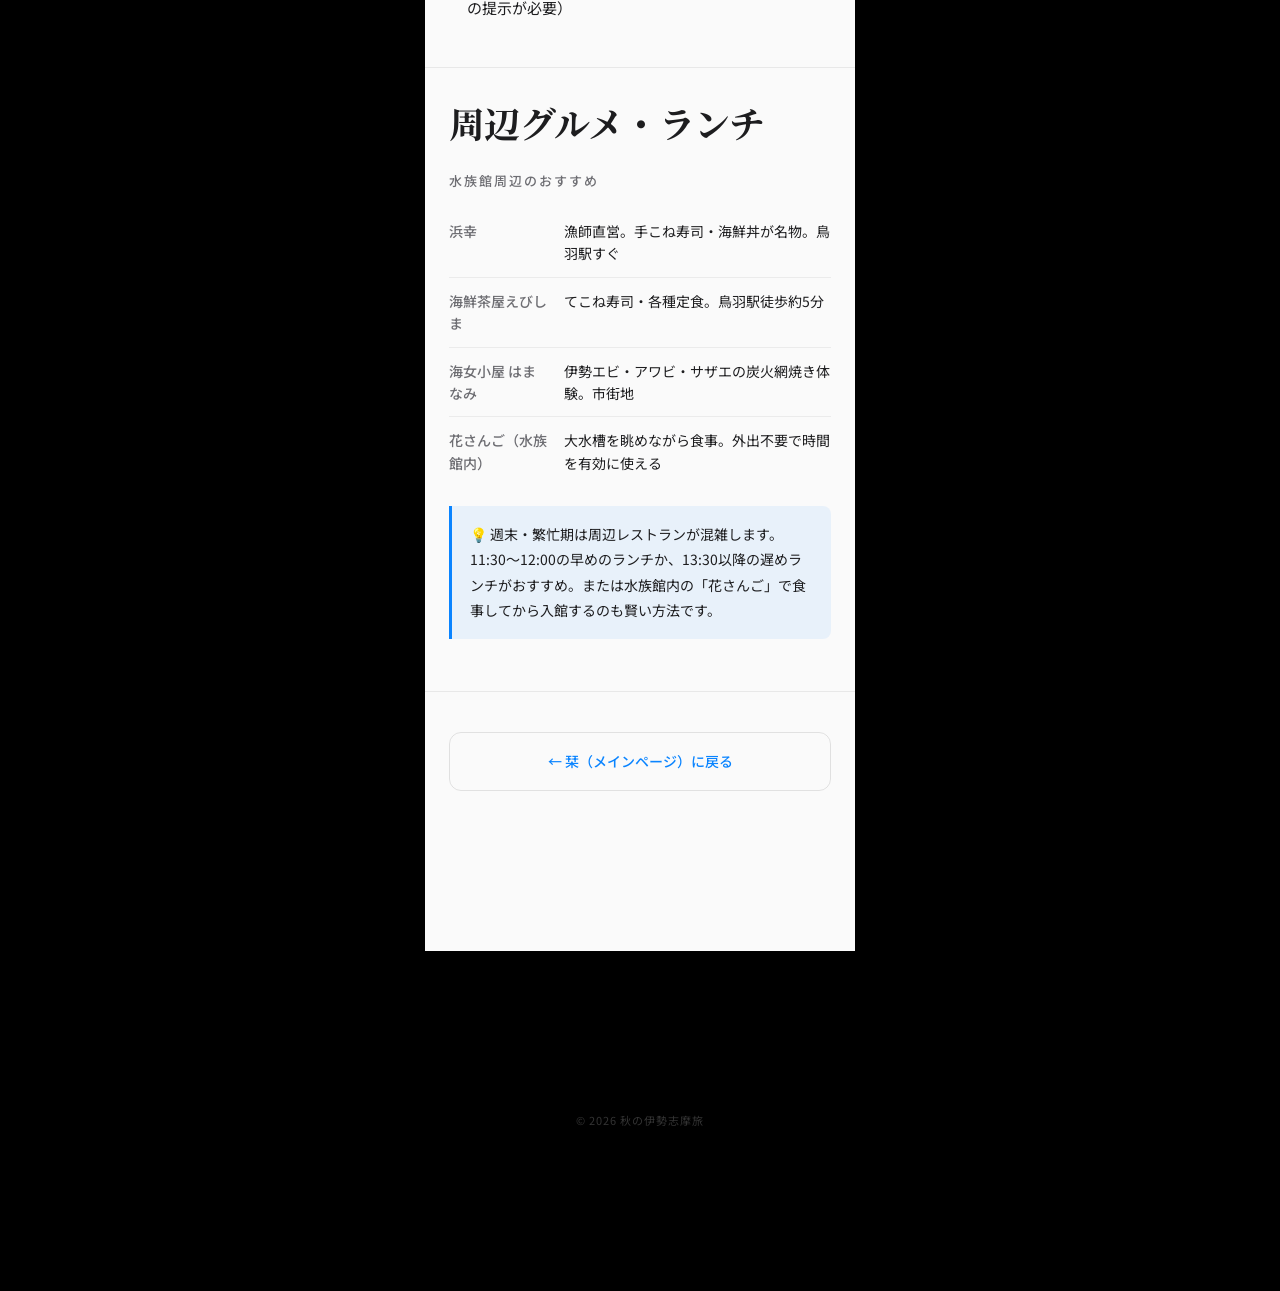
==== commit fcb31a45: "実際の旅程（外宮・内宮・鳥羽水族館・真珠島、2026/10/10-12）に合わせて全面更新 - Day1: なんばOCAT合流→近鉄特急で伊勢市→外宮参拝→ホテルエリアワン伊勢インター泊 - Day2" ====
--- a/ise-tabi/aquarium.html
+++ b/ise-tabi/aquarium.html
@@ -83,16 +83,14 @@
     <div class="article-section fade-in">
       <h2 class="article-h2">おすすめの回り方</h2>
 
-      <h3 class="article-h3">しまかぜで到着する場合（12:16着）</h3>
+      <h3 class="article-h3">2日目、伊勢からの移動で到着する場合</h3>
       <table class="data-table">
         <tbody>
-          <tr><td>12:16</td><td>鳥羽駅着。荷物をコインロッカーへ（駅構内）</td></tr>
-          <tr><td>12:30頃</td><td>水族館入館。この時間帯は比較的空いている</td></tr>
-          <tr><td>12:30〜13:00</td><td>人魚の海（ジュゴン）・ラッコ水槽を優先して見学</td></tr>
-          <tr><td>13:00</td><td>アシカショー観覧（パフォーマンススタジアム）</td></tr>
-          <tr><td>13:30〜15:00</td><td>残りのエリアをゆっくり見学</td></tr>
-          <tr><td>15:30</td><td>2回目のアシカショーも見たい方はこちら</td></tr>
-          <tr><td>16:00頃</td><td>退館。旅館へチェックイン</td></tr>
+          <tr><td>午後早め</td><td>近鉄鳥羽駅着。荷物をコインロッカーへ（駅構内）</td></tr>
+          <tr><td>到着後すぐ</td><td>水族館入館。人魚の海（ジュゴン）・ラッコ水槽を優先して見学</td></tr>
+          <tr><td>13:00 または 15:30</td><td>アシカショー観覧（パフォーマンススタジアム）</td></tr>
+          <tr><td>その後</td><td>残りのエリアを見学し、隣接するミキモト真珠島へ</td></tr>
+          <tr><td>夕方</td><td>鳥羽の宿「伊勢志摩の波音 海楼」へチェックイン</td></tr>
         </tbody>
       </table>
     </div>
